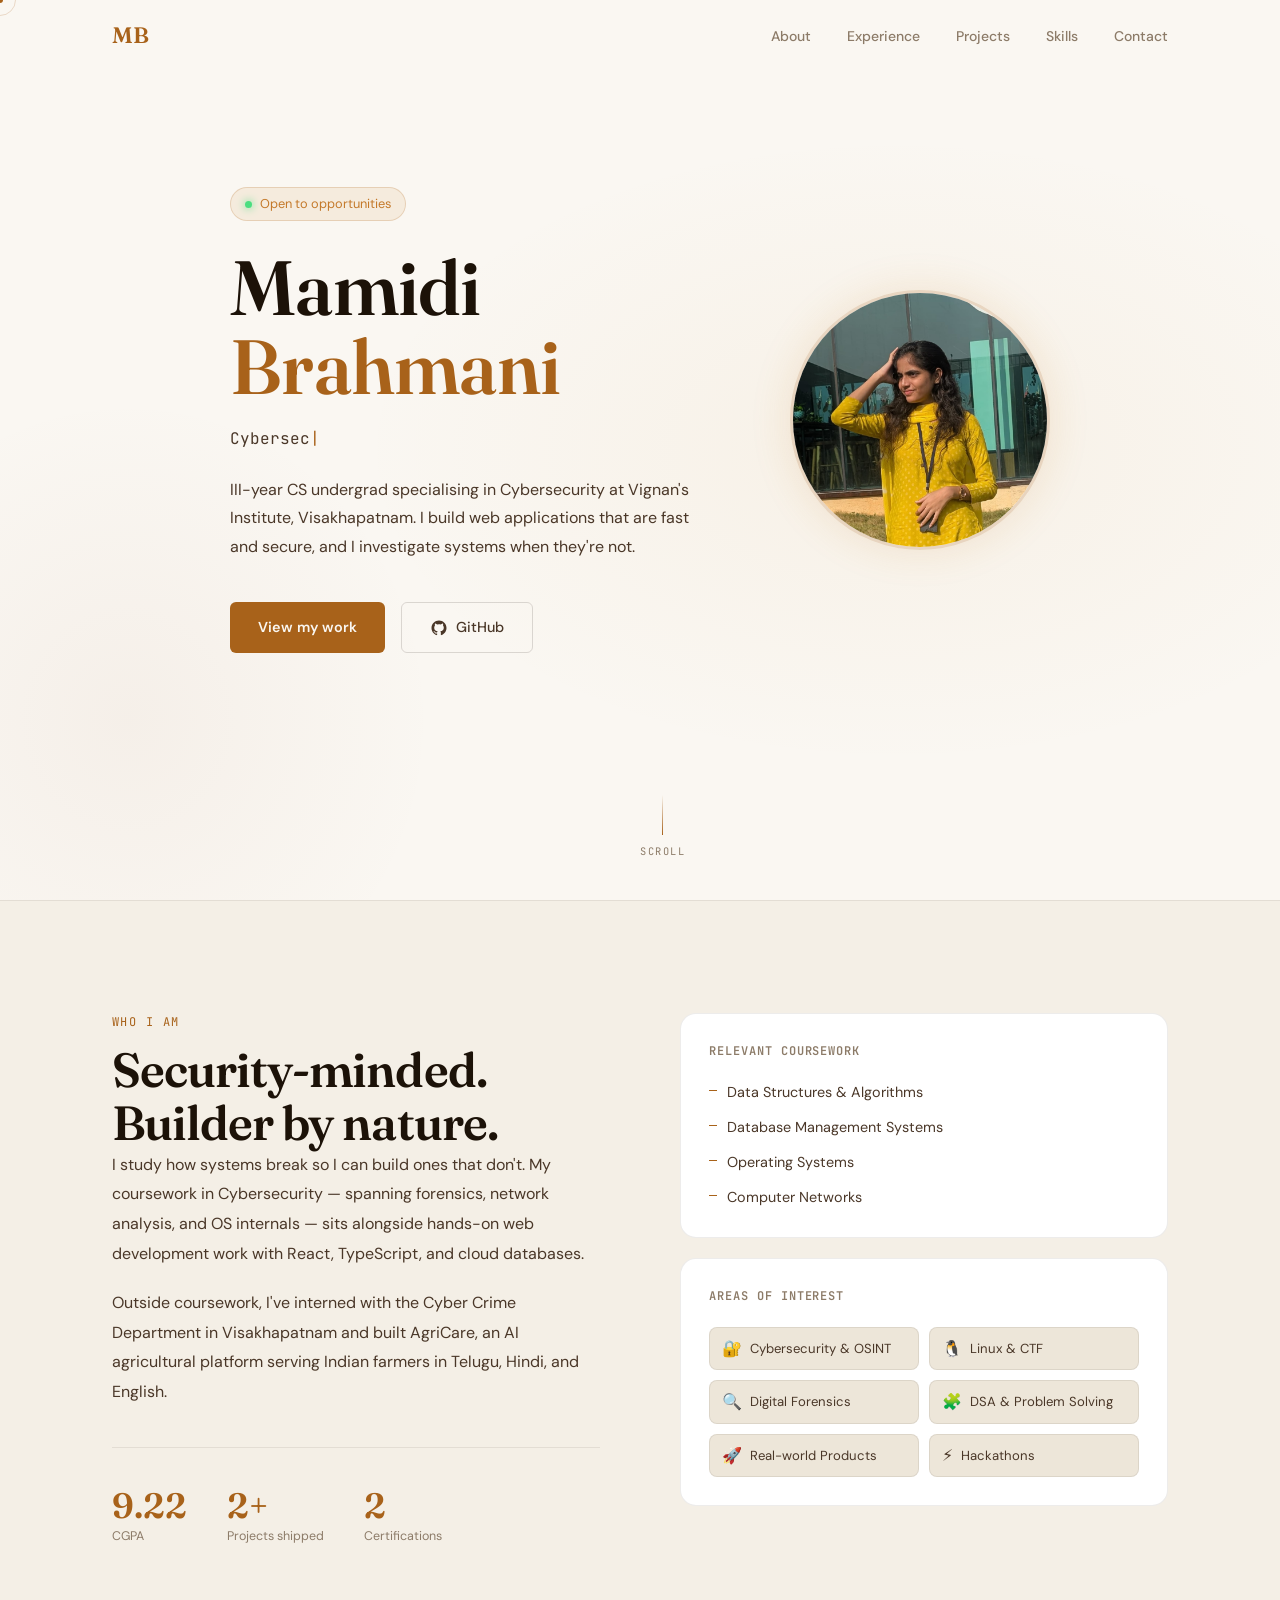
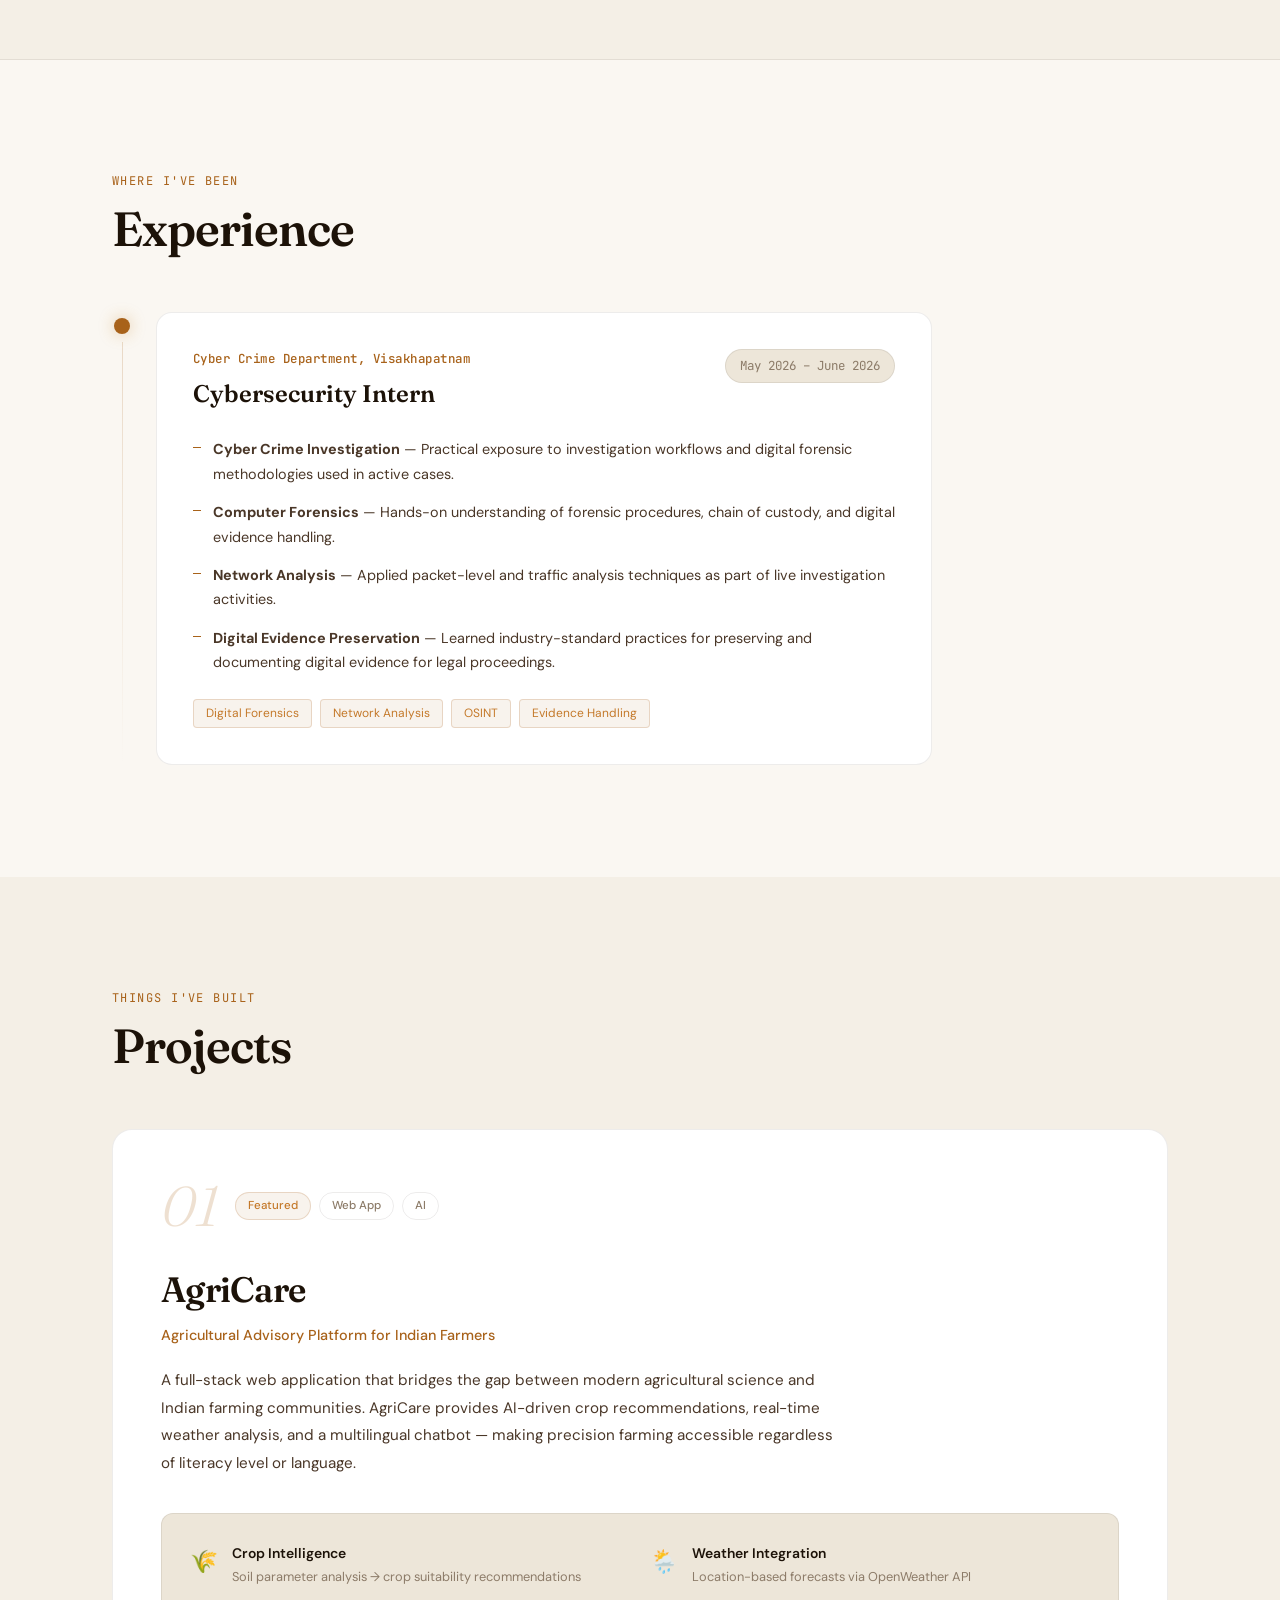
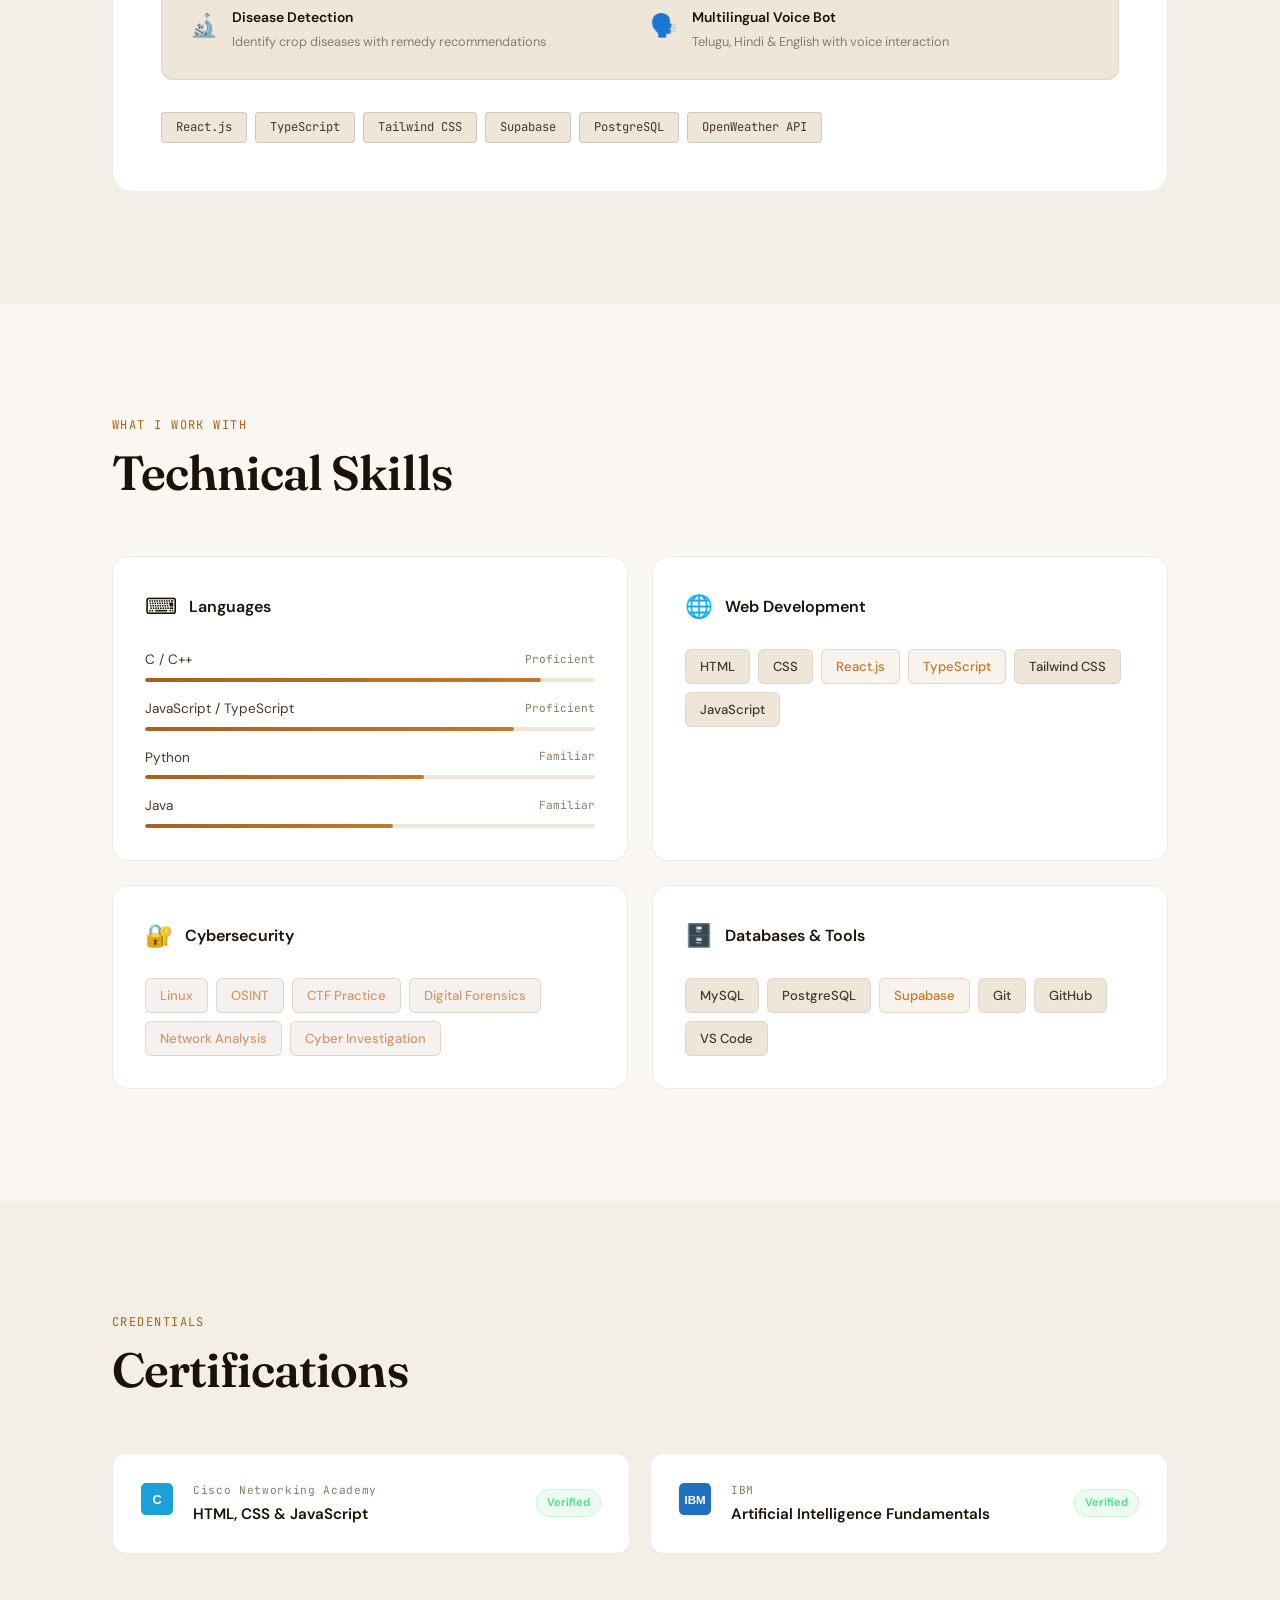
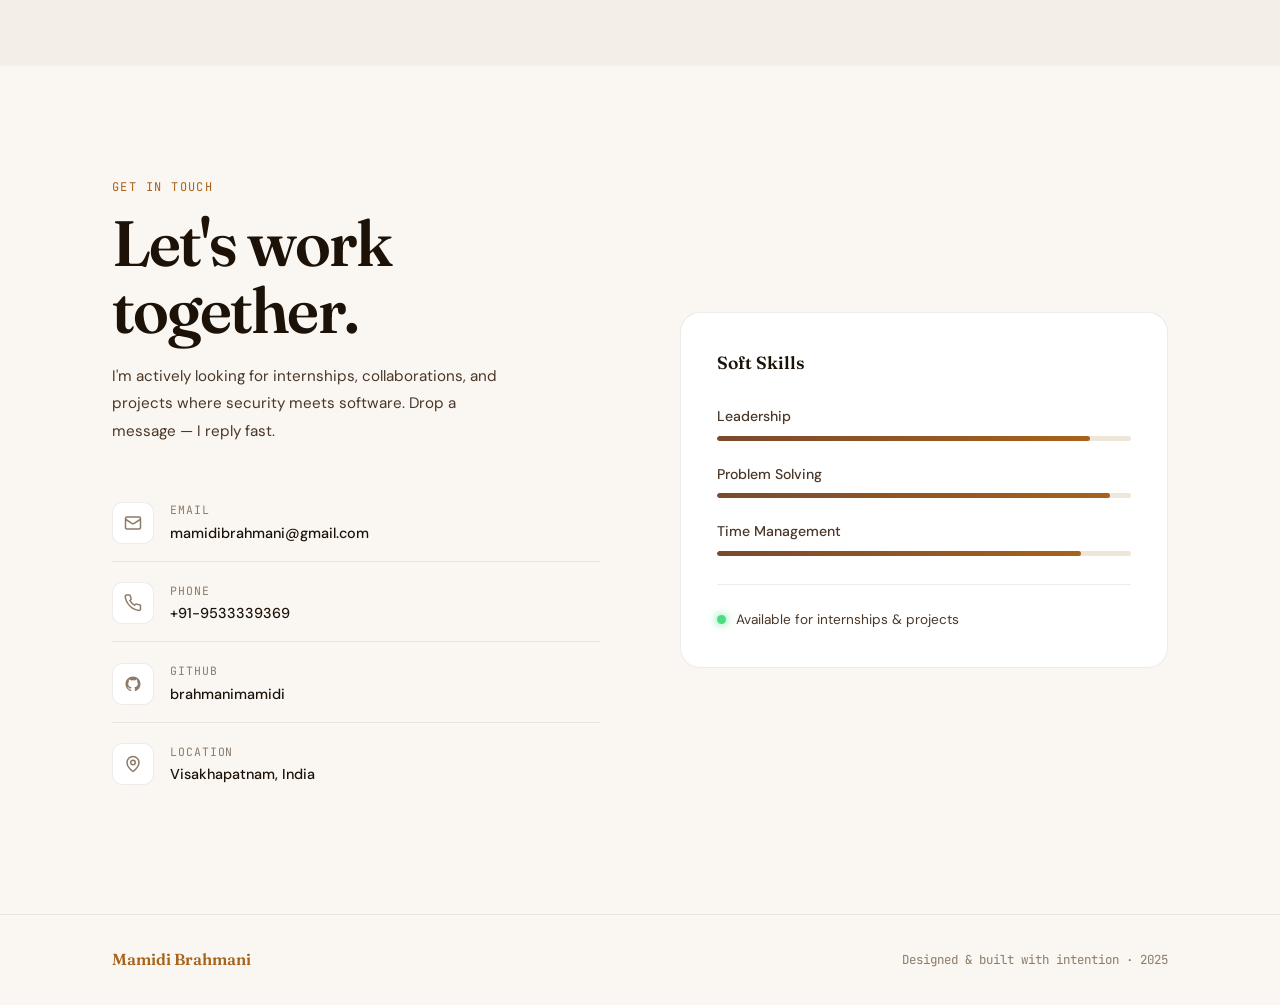
==== index.html @ 62e991aa "Initial portfolio upload" ====
<!DOCTYPE html>
<html lang="en">

<head>
  <meta charset="UTF-8">
  <meta name="viewport" content="width=device-width, initial-scale=1.0">
  <title>Mamidi Brahmani — Cybersecurity & Software Engineer</title>
  <link rel="preconnect" href="https://fonts.googleapis.com">
  <link rel="stylesheet"
    href="https://fonts.googleapis.com/css2?family=Fraunces:ital,opsz,wght@0,9..144,300;0,9..144,600;0,9..144,700;1,9..144,300&family=DM+Sans:wght@300;400;500;600&family=JetBrains+Mono:wght@400;500&display=swap">
  <link rel="stylesheet" href="style.css">
</head>

<body>

  <!-- CURSOR -->
  <div class="cursor-dot" id="cursorDot"></div>
  <div class="cursor-ring" id="cursorRing"></div>

  <!-- NAV -->
  <nav id="nav">
    <div class="nav-inner">
      <a href="#hero" class="nav-brand">MB</a>
      <ul class="nav-links">
        <li><a href="#about" data-nav>About</a></li>
        <li><a href="#experience" data-nav>Experience</a></li>
        <li><a href="#projects" data-nav>Projects</a></li>
        <li><a href="#skills" data-nav>Skills</a></li>
        <li><a href="#contact" data-nav>Contact</a></li>
      </ul>
      <button class="nav-menu-btn" id="menuBtn" aria-label="Menu">
        <span></span><span></span><span></span>
      </button>
    </div>
  </nav>

  <!-- MOBILE MENU -->
  <div class="mobile-menu" id="mobileMenu">
    <ul>
      <li><a href="#about" class="mobile-link">About</a></li>
      <li><a href="#experience" class="mobile-link">Experience</a></li>
      <li><a href="#projects" class="mobile-link">Projects</a></li>
      <li><a href="#skills" class="mobile-link">Skills</a></li>
      <li><a href="#contact" class="mobile-link">Contact</a></li>
    </ul>
  </div>

  <!-- HERO -->
  <section id="hero">
    <div class="hero-bg-texture"></div>
    <div class="container hero-layout">
      <div class="hero-content">
        <div class="hero-status">
          <span class="status-dot"></span>
          <span>Open to opportunities</span>
        </div>
        <h1 class="hero-name">
          <span class="name-first" id="nameFirst">Mamidi</span>
          <span class="name-last" id="nameLast">Brahmani</span>
        </h1>
        <div class="hero-roles">
          <span class="role-text" id="roleText"></span><span class="type-cursor">|</span>
        </div>
        <p class="hero-bio">
          III-year CS undergrad specialising in Cybersecurity at Vignan's Institute, Visakhapatnam. I build web
          applications that are fast and secure, and I investigate systems when they're not.
        </p>
        <div class="hero-cta">
          <a href="#projects" class="btn-primary">View my work</a>
          <a href="https://github.com/brahmanimamidi" target="_blank" rel="noopener" class="btn-outline">
            <svg width="18" height="18" viewBox="0 0 24 24" fill="currentColor">
              <path
                d="M12 2C6.477 2 2 6.477 2 12c0 4.418 2.865 8.166 6.839 9.489.5.092.682-.217.682-.482 0-.237-.008-.866-.013-1.7-2.782.604-3.369-1.342-3.369-1.342-.454-1.155-1.11-1.462-1.11-1.462-.908-.62.069-.608.069-.608 1.003.07 1.531 1.031 1.531 1.031.892 1.53 2.341 1.088 2.91.832.092-.647.35-1.088.636-1.338-2.22-.253-4.555-1.11-4.555-4.943 0-1.091.39-1.984 1.029-2.683-.103-.253-.446-1.27.098-2.647 0 0 .84-.269 2.75 1.025A9.578 9.578 0 0112 6.836c.85.004 1.705.114 2.504.336 1.909-1.294 2.747-1.025 2.747-1.025.546 1.377.202 2.394.1 2.647.64.699 1.028 1.592 1.028 2.683 0 3.842-2.339 4.687-4.566 4.935.359.309.678.919.678 1.852 0 1.336-.012 2.415-.012 2.741 0 .267.18.579.688.481C19.138 20.161 22 16.416 22 12c0-5.523-4.477-10-10-10z" />
            </svg>
            GitHub
          </a>
        </div>
      </div>
      <div class="hero-photo-wrapper">
        <img src="image.png" alt="Mamidi Brahmani" class="hero-photo" />
      </div>
    </div>
    <div class="hero-scroll-hint">
      <div class="scroll-line"></div>
      <span>scroll</span>
    </div>
  </section>

  <!-- ABOUT -->
  <section id="about">
    <div class="container">
      <div class="about-grid">
        <div class="about-left reveal">
          <p class="section-eyebrow">Who I am</p>
          <h2 class="section-heading">Security-minded.<br>Builder by nature.</h2>
          <p class="about-body">
            I study how systems break so I can build ones that don't. My coursework in Cybersecurity — spanning
            forensics, network analysis, and OS internals — sits alongside hands-on web development work with React,
            TypeScript, and cloud databases.
          </p>
          <p class="about-body">
            Outside coursework, I've interned with the Cyber Crime Department in Visakhapatnam and built AgriCare, an AI
            agricultural platform serving Indian farmers in Telugu, Hindi, and English.
          </p>
          <div class="about-stats">
            <div class="stat-item">
              <div class="stat-num">9.22</div>
              <div class="stat-label">CGPA</div>
            </div>
            <div class="stat-item">
              <div class="stat-num">2+</div>
              <div class="stat-label">Projects shipped</div>
            </div>
            <div class="stat-item">
              <div class="stat-num">2</div>
              <div class="stat-label">Certifications</div>
            </div>
          </div>
        </div>
        <div class="about-right reveal">
          <div class="coursework-card">
            <h3 class="cw-title">Relevant Coursework</h3>
            <ul class="cw-list">
              <li>Data Structures &amp; Algorithms</li>
              <li>Database Management Systems</li>
              <li>Operating Systems</li>
              <li>Computer Networks</li>
            </ul>
          </div>
          <div class="interests-card">
            <h3 class="cw-title">Areas of Interest</h3>
            <div class="interest-grid">
              <div class="interest-chip">
                <span class="ic-icon">🔐</span>
                <span>Cybersecurity &amp; OSINT</span>
              </div>
              <div class="interest-chip">
                <span class="ic-icon">🐧</span>
                <span>Linux &amp; CTF</span>
              </div>
              <div class="interest-chip">
                <span class="ic-icon">🔍</span>
                <span>Digital Forensics</span>
              </div>
              <div class="interest-chip">
                <span class="ic-icon">🧩</span>
                <span>DSA &amp; Problem Solving</span>
              </div>
              <div class="interest-chip">
                <span class="ic-icon">🚀</span>
                <span>Real-world Products</span>
              </div>
              <div class="interest-chip">
                <span class="ic-icon">⚡</span>
                <span>Hackathons</span>
              </div>
            </div>
          </div>
        </div>
      </div>
    </div>
  </section>

  <!-- EXPERIENCE -->
  <section id="experience">
    <div class="container">
      <div class="section-header reveal">
        <p class="section-eyebrow">Where I've been</p>
        <h2 class="section-heading">Experience</h2>
      </div>
      <div class="exp-timeline reveal">
        <div class="exp-connector">
          <div class="exp-node"></div>
          <div class="exp-line-v"></div>
        </div>
        <div class="exp-body">
          <div class="exp-header">
            <div>
              <p class="exp-org">Cyber Crime Department, Visakhapatnam</p>
              <h3 class="exp-role">Cybersecurity Intern</h3>
            </div>
            <div class="exp-period">May 2026 – June 2026</div>
          </div>
          <ul class="exp-bullets">
            <li>
              <strong>Cyber Crime Investigation</strong> — Practical exposure to investigation workflows and digital
              forensic methodologies used in active cases.
            </li>
            <li>
              <strong>Computer Forensics</strong> — Hands-on understanding of forensic procedures, chain of custody, and
              digital evidence handling.
            </li>
            <li>
              <strong>Network Analysis</strong> — Applied packet-level and traffic analysis techniques as part of live
              investigation activities.
            </li>
            <li>
              <strong>Digital Evidence Preservation</strong> — Learned industry-standard practices for preserving and
              documenting digital evidence for legal proceedings.
            </li>
          </ul>
          <div class="exp-tags">
            <span class="etag">Digital Forensics</span>
            <span class="etag">Network Analysis</span>
            <span class="etag">OSINT</span>
            <span class="etag">Evidence Handling</span>
          </div>
        </div>
      </div>
    </div>
  </section>

  <!-- PROJECTS -->
  <section id="projects">
    <div class="container">
      <div class="section-header reveal">
        <p class="section-eyebrow">Things I've built</p>
        <h2 class="section-heading">Projects</h2>
      </div>

      <div class="project-card reveal" id="agricare">
        <div class="project-card-inner">
          <div class="project-meta">
            <div class="project-number">01</div>
            <div class="project-tags-row">
              <span class="ptag ptag-featured">Featured</span>
              <span class="ptag">Web App</span>
              <span class="ptag">AI</span>
            </div>
          </div>
          <div class="project-content">
            <h3 class="project-title">AgriCare</h3>
            <p class="project-subtitle">Agricultural Advisory Platform for Indian Farmers</p>
            <p class="project-desc">
              A full-stack web application that bridges the gap between modern agricultural science and Indian farming
              communities. AgriCare provides AI-driven crop recommendations, real-time weather analysis, and a
              multilingual chatbot — making precision farming accessible regardless of literacy level or language.
            </p>
            <div class="project-highlights">
              <div class="ph-item">
                <div class="ph-icon">🌾</div>
                <div>
                  <div class="ph-title">Crop Intelligence</div>
                  <div class="ph-desc">Soil parameter analysis → crop suitability recommendations</div>
                </div>
              </div>
              <div class="ph-item">
                <div class="ph-icon">🌦️</div>
                <div>
                  <div class="ph-title">Weather Integration</div>
                  <div class="ph-desc">Location-based forecasts via OpenWeather API</div>
                </div>
              </div>
              <div class="ph-item">
                <div class="ph-icon">🔬</div>
                <div>
                  <div class="ph-title">Disease Detection</div>
                  <div class="ph-desc">Identify crop diseases with remedy recommendations</div>
                </div>
              </div>
              <div class="ph-item">
                <div class="ph-icon">🗣️</div>
                <div>
                  <div class="ph-title">Multilingual Voice Bot</div>
                  <div class="ph-desc">Telugu, Hindi &amp; English with voice interaction</div>
                </div>
              </div>
            </div>
            <div class="project-stack">
              <span class="stack-tag">React.js</span>
              <span class="stack-tag">TypeScript</span>
              <span class="stack-tag">Tailwind CSS</span>
              <span class="stack-tag">Supabase</span>
              <span class="stack-tag">PostgreSQL</span>
              <span class="stack-tag">OpenWeather API</span>
            </div>
          </div>
        </div>
        <div class="project-card-glow"></div>
      </div>
    </div>
  </section>

  <!-- SKILLS -->
  <section id="skills">
    <div class="container">
      <div class="section-header reveal">
        <p class="section-eyebrow">What I work with</p>
        <h2 class="section-heading">Technical Skills</h2>
      </div>
      <div class="skills-grid">

        <div class="skill-group reveal">
          <div class="sg-header">
            <div class="sg-icon">⌨️</div>
            <h3 class="sg-title">Languages</h3>
          </div>
          <div class="sg-bars">
            <div class="sb-item">
              <div class="sb-label"><span>C / C++</span><span class="sb-level">Proficient</span></div>
              <div class="sb-track">
                <div class="sb-fill" style="--w:88%"></div>
              </div>
            </div>
            <div class="sb-item">
              <div class="sb-label"><span>JavaScript / TypeScript</span><span class="sb-level">Proficient</span></div>
              <div class="sb-track">
                <div class="sb-fill" style="--w:82%"></div>
              </div>
            </div>
            <div class="sb-item">
              <div class="sb-label"><span>Python</span><span class="sb-level">Familiar</span></div>
              <div class="sb-track">
                <div class="sb-fill" style="--w:62%"></div>
              </div>
            </div>
            <div class="sb-item">
              <div class="sb-label"><span>Java</span><span class="sb-level">Familiar</span></div>
              <div class="sb-track">
                <div class="sb-fill" style="--w:55%"></div>
              </div>
            </div>
          </div>
        </div>

        <div class="skill-group reveal">
          <div class="sg-header">
            <div class="sg-icon">🌐</div>
            <h3 class="sg-title">Web Development</h3>
          </div>
          <div class="sg-pills">
            <span class="spill">HTML</span>
            <span class="spill">CSS</span>
            <span class="spill spill-accent">React.js</span>
            <span class="spill spill-accent">TypeScript</span>
            <span class="spill">Tailwind CSS</span>
            <span class="spill">JavaScript</span>
          </div>
        </div>

        <div class="skill-group reveal">
          <div class="sg-header">
            <div class="sg-icon">🔐</div>
            <h3 class="sg-title">Cybersecurity</h3>
          </div>
          <div class="sg-pills">
            <span class="spill spill-sec">Linux</span>
            <span class="spill spill-sec">OSINT</span>
            <span class="spill spill-sec">CTF Practice</span>
            <span class="spill spill-sec">Digital Forensics</span>
            <span class="spill spill-sec">Network Analysis</span>
            <span class="spill spill-sec">Cyber Investigation</span>
          </div>
        </div>

        <div class="skill-group reveal">
          <div class="sg-header">
            <div class="sg-icon">🗄️</div>
            <h3 class="sg-title">Databases &amp; Tools</h3>
          </div>
          <div class="sg-pills">
            <span class="spill">MySQL</span>
            <span class="spill">PostgreSQL</span>
            <span class="spill spill-accent">Supabase</span>
            <span class="spill">Git</span>
            <span class="spill">GitHub</span>
            <span class="spill">VS Code</span>
          </div>
        </div>

      </div>
    </div>
  </section>

  <!-- CERTIFICATIONS -->
  <section id="certifications">
    <div class="container">
      <div class="section-header reveal">
        <p class="section-eyebrow">Credentials</p>
        <h2 class="section-heading">Certifications</h2>
      </div>
      <div class="certs-row">
        <div class="cert-card reveal">
          <div class="cert-logo cert-logo-cisco">
            <svg width="32" height="32" viewBox="0 0 100 100" fill="none">
              <rect width="100" height="100" rx="16" fill="#1BA0D7" /><text x="50" y="65" font-size="40"
                text-anchor="middle" fill="white" font-family="sans-serif" font-weight="bold">C</text>
            </svg>
          </div>
          <div class="cert-info">
            <div class="cert-issuer">Cisco Networking Academy</div>
            <div class="cert-name">HTML, CSS &amp; JavaScript</div>
          </div>
          <div class="cert-badge">Verified</div>
        </div>
        <div class="cert-card reveal">
          <div class="cert-logo cert-logo-ibm">
            <svg width="32" height="32" viewBox="0 0 100 100" fill="none">
              <rect width="100" height="100" rx="16" fill="#1F70C1" /><text x="50" y="65" font-size="36"
                text-anchor="middle" fill="white" font-family="sans-serif" font-weight="bold">IBM</text>
            </svg>
          </div>
          <div class="cert-info">
            <div class="cert-issuer">IBM</div>
            <div class="cert-name">Artificial Intelligence Fundamentals</div>
          </div>
          <div class="cert-badge">Verified</div>
        </div>
      </div>
    </div>
  </section>

  <!-- CONTACT -->
  <section id="contact">
    <div class="container">
      <div class="contact-wrapper reveal">
        <div class="contact-left">
          <p class="section-eyebrow">Get in touch</p>
          <h2 class="contact-heading">Let's work<br>together.</h2>
          <p class="contact-sub">
            I'm actively looking for internships, collaborations, and projects where security meets software. Drop a
            message — I reply fast.
          </p>
          <div class="contact-links">
            <a href="mailto:mamidibrahmani@gmail.com" class="clink">
              <div class="clink-icon">
                <svg width="18" height="18" viewBox="0 0 24 24" fill="none" stroke="currentColor" stroke-width="2">
                  <rect x="2" y="4" width="20" height="16" rx="2" />
                  <path d="m22 7-8.97 5.7a1.94 1.94 0 0 1-2.06 0L2 7" />
                </svg>
              </div>
              <div>
                <div class="clink-label">Email</div>
                <div class="clink-value">mamidibrahmani@gmail.com</div>
              </div>
            </a>
            <a href="tel:+919533339369" class="clink">
              <div class="clink-icon">
                <svg width="18" height="18" viewBox="0 0 24 24" fill="none" stroke="currentColor" stroke-width="2">
                  <path
                    d="M22 16.92v3a2 2 0 0 1-2.18 2 19.79 19.79 0 0 1-8.63-3.07A19.5 19.5 0 0 1 4.69 12 19.79 19.79 0 0 1 1.61 3.41 2 2 0 0 1 3.6 1.22h3a2 2 0 0 1 2 1.72c.127.96.361 1.903.7 2.81a2 2 0 0 1-.45 2.11L7.91 8.82a16 16 0 0 0 6.11 6.11l.96-.96a2 2 0 0 1 2.11-.45c.907.339 1.85.573 2.81.7A2 2 0 0 1 22 16.92z" />
                </svg>
              </div>
              <div>
                <div class="clink-label">Phone</div>
                <div class="clink-value">+91-9533339369</div>
              </div>
            </a>
            <a href="https://github.com/brahmanimamidi" target="_blank" rel="noopener" class="clink">
              <div class="clink-icon">
                <svg width="18" height="18" viewBox="0 0 24 24" fill="currentColor">
                  <path
                    d="M12 2C6.477 2 2 6.477 2 12c0 4.418 2.865 8.166 6.839 9.489.5.092.682-.217.682-.482 0-.237-.008-.866-.013-1.7-2.782.604-3.369-1.342-3.369-1.342-.454-1.155-1.11-1.462-1.11-1.462-.908-.62.069-.608.069-.608 1.003.07 1.531 1.031 1.531 1.031.892 1.53 2.341 1.088 2.91.832.092-.647.35-1.088.636-1.338-2.22-.253-4.555-1.11-4.555-4.943 0-1.091.39-1.984 1.029-2.683-.103-.253-.446-1.27.098-2.647 0 0 .84-.269 2.75 1.025A9.578 9.578 0 0112 6.836c.85.004 1.705.114 2.504.336 1.909-1.294 2.747-1.025 2.747-1.025.546 1.377.202 2.394.1 2.647.64.699 1.028 1.592 1.028 2.683 0 3.842-2.339 4.687-4.566 4.935.359.309.678.919.678 1.852 0 1.336-.012 2.415-.012 2.741 0 .267.18.579.688.481C19.138 20.161 22 16.416 22 12c0-5.523-4.477-10-10-10z" />
                </svg>
              </div>
              <div>
                <div class="clink-label">GitHub</div>
                <div class="clink-value">brahmanimamidi</div>
              </div>
            </a>
            <div class="clink no-hover">
              <div class="clink-icon">
                <svg width="18" height="18" viewBox="0 0 24 24" fill="none" stroke="currentColor" stroke-width="2">
                  <path d="M20 10c0 6-8 12-8 12s-8-6-8-12a8 8 0 1 1 16 0Z" />
                  <circle cx="12" cy="10" r="3" />
                </svg>
              </div>
              <div>
                <div class="clink-label">Location</div>
                <div class="clink-value">Visakhapatnam, India</div>
              </div>
            </div>
          </div>
        </div>
        <div class="contact-right">
          <div class="soft-skills-panel">
            <h3 class="ssp-title">Soft Skills</h3>
            <div class="ssp-items">
              <div class="ssp-item">
                <div class="ssp-name">Leadership</div>
                <div class="ssp-track">
                  <div class="ssp-fill" data-pct="90"></div>
                </div>
              </div>
              <div class="ssp-item">
                <div class="ssp-name">Problem Solving</div>
                <div class="ssp-track">
                  <div class="ssp-fill" data-pct="95"></div>
                </div>
              </div>
              <div class="ssp-item">
                <div class="ssp-name">Time Management</div>
                <div class="ssp-track">
                  <div class="ssp-fill" data-pct="88"></div>
                </div>
              </div>
            </div>
            <div class="ssp-divider"></div>
            <div class="availability-badge">
              <span class="avail-dot"></span>
              Available for internships &amp; projects
            </div>
          </div>
        </div>
      </div>
    </div>
  </section>

  <!-- FOOTER -->
  <footer>
    <div class="container footer-inner">
      <div class="footer-name">Mamidi Brahmani</div>
      <div class="footer-copy">Designed &amp; built with intention · 2025</div>
    </div>
  </footer>

  <script src="script.js"></script>
</body>

</html>
---- style.css ----
/* ============================================================
   MAMIDI BRAHMANI PORTFOLIO
   Palette: Espresso base · Warm off-white · Amber gold accent
   ============================================================ */

:root {
  --bg:         #FAF7F2;
  --bg-2:       #F4EFE6;
  --bg-3:       #EDE6D9;
  --surface:    #FFFFFF;
  --surface-2:  #F9F5EE;

  --ink:        #1C1208;
  --ink-2:      #4A3728;
  --ink-3:      #8C7B68;

  --gold:       #A8621A;
  --gold-light: #C4792A;
  --gold-muted: rgba(168,98,26,0.08);
  --gold-border: rgba(168,98,26,0.2);

  --sienna:     #7A4A2E;
  --sienna-bg:  rgba(122,74,46,0.08);

  --border:     rgba(28,18,8,0.08);
  --border-2:   rgba(28,18,8,0.14);

  /* Spacing */
  --nav-h: 72px;
  --section-py: 112px;
  --container-w: 1120px;

  /* Easing */
  --ease-out: cubic-bezier(0.16, 1, 0.3, 1);
  --ease-in-out: cubic-bezier(0.65, 0, 0.35, 1);
}

/* ── RESET ── */
*, *::before, *::after { box-sizing: border-box; margin: 0; padding: 0; }
html { scroll-behavior: smooth; font-size: 16px; }
body {
  background: var(--bg);
  color: var(--ink);
  font-family: 'DM Sans', system-ui, sans-serif;
  line-height: 1.6;
  overflow-x: hidden;
  -webkit-font-smoothing: antialiased;
}
a { text-decoration: none; color: inherit; }
ul { list-style: none; }
img { display: block; max-width: 100%; }

@media (prefers-reduced-motion: reduce) {
  *, *::before, *::after { animation-duration: 0.01ms !important; transition-duration: 0.01ms !important; }
}

/* ── CONTAINER ── */
.container {
  max-width: var(--container-w);
  margin: 0 auto;
  padding: 0 32px;
}

/* ── CURSOR ── */
.cursor-dot, .cursor-ring {
  position: fixed;
  pointer-events: none;
  z-index: 9999;
  border-radius: 50%;
  transform: translate(-50%, -50%);
  transition: opacity 0.3s;
}
.cursor-dot {
  width: 6px; height: 6px;
  background: var(--gold);
  top: 0; left: 0;
}
.cursor-ring {
  width: 32px; height: 32px;
  border: 1px solid var(--gold-border);
  top: 0; left: 0;
  transition: width 0.25s var(--ease-out), height 0.25s var(--ease-out), border-color 0.25s;
}
.cursor-ring.hover {
  width: 48px; height: 48px;
  border-color: var(--gold);
}
@media (hover: none) { .cursor-dot, .cursor-ring { display: none; } }

/* ── NAV ── */
#nav {
  position: fixed;
  top: 0; left: 0; right: 0;
  z-index: 200;
  height: var(--nav-h);
  transition: background 0.4s, box-shadow 0.4s;
}
#nav.scrolled {
  background: rgba(250,247,242,0.92);
  backdrop-filter: blur(20px);
  box-shadow: 0 1px 0 var(--border);
}
.nav-inner {
  max-width: var(--container-w);
  margin: 0 auto;
  padding: 0 32px;
  height: 100%;
  display: flex;
  align-items: center;
  justify-content: space-between;
}
.nav-brand {
  font-family: 'Fraunces', serif;
  font-size: 1.4rem;
  font-weight: 600;
  color: var(--gold);
  letter-spacing: -0.01em;
}
.nav-links {
  display: flex;
  gap: 36px;
}
.nav-links a {
  font-size: 0.875rem;
  font-weight: 500;
  color: var(--ink-3);
  transition: color 0.2s;
  position: relative;
}
.nav-links a::after {
  content: '';
  position: absolute;
  bottom: -3px; left: 0;
  height: 1px; width: 0;
  background: var(--gold);
  transition: width 0.3s var(--ease-out);
}
.nav-links a:hover { color: var(--ink); }
.nav-links a:hover::after { width: 100%; }
.nav-links a.active { color: var(--gold); }

.nav-menu-btn {
  display: none;
  flex-direction: column;
  gap: 5px;
  background: none;
  border: none;
  cursor: pointer;
  padding: 8px;
}
.nav-menu-btn span {
  display: block;
  width: 24px; height: 2px;
  background: var(--ink);
  border-radius: 2px;
  transition: all 0.3s;
}

/* Mobile menu */
.mobile-menu {
  position: fixed;
  inset: 0;
  z-index: 190;
  background: var(--bg-2);
  display: flex;
  align-items: center;
  justify-content: center;
  opacity: 0;
  pointer-events: none;
  transition: opacity 0.35s;
}
.mobile-menu.open { opacity: 1; pointer-events: all; }
.mobile-menu ul { text-align: center; }
.mobile-menu ul li { margin-bottom: 32px; }
.mobile-link {
  font-family: 'Fraunces', serif;
  font-size: 2.4rem;
  font-weight: 600;
  color: var(--ink-2);
  transition: color 0.2s;
}
.mobile-link:hover { color: var(--gold); }

/* ── SECTIONS ── */
section {
  padding: var(--section-py) 0;
}
.section-eyebrow {
  font-family: 'JetBrains Mono', monospace;
  font-size: 0.75rem;
  color: var(--gold);
  letter-spacing: 0.12em;
  text-transform: uppercase;
  margin-bottom: 12px;
}
.section-heading {
  font-family: 'Fraunces', serif;
  font-size: clamp(2rem, 4vw, 3rem);
  font-weight: 600;
  line-height: 1.1;
  letter-spacing: -0.02em;
  color: var(--ink);
}
.section-header { margin-bottom: 56px; }

/* ── REVEAL ANIMATION ── */
.reveal {
  opacity: 0;
  transform: translateY(28px);
  transition: opacity 0.7s var(--ease-out), transform 0.7s var(--ease-out);
}
.reveal.visible { opacity: 1; transform: none; }

/* ─────────────────────────────────────────
   HERO
───────────────────────────────────────── */
#hero {
  min-height: 100vh;
  display: flex;
  align-items: center;
  padding-top: var(--nav-h);
  position: relative;
  overflow: hidden;
}

.hero-bg-texture {
  position: absolute;
  inset: 0;
  background:
    radial-gradient(ellipse 60% 50% at 70% 50%, rgba(200,136,42,0.06) 0%, transparent 70%),
    radial-gradient(ellipse 40% 60% at 10% 80%, rgba(155,94,60,0.05) 0%, transparent 60%);
  pointer-events: none;
}

.hero-layout {
  display: grid;
  grid-template-columns: 1fr auto;
  gap: 80px;
  align-items: center;
  padding-top: 60px;
  padding-bottom: 80px;
}

.hero-status {
  display: inline-flex;
  align-items: center;
  gap: 8px;
  background: rgba(200,136,42,0.1);
  border: 1px solid var(--gold-border);
  border-radius: 20px;
  padding: 6px 14px;
  font-size: 0.8rem;
  color: var(--gold-light);
  margin-bottom: 28px;
}
.status-dot {
  width: 7px; height: 7px;
  border-radius: 50%;
  background: #4ade80;
  box-shadow: 0 0 8px #4ade80;
  animation: pulse-green 2s ease infinite;
}
@keyframes pulse-green {
  0%, 100% { opacity: 1; box-shadow: 0 0 8px #4ade80; }
  50% { opacity: 0.7; box-shadow: 0 0 16px #4ade80; }
}

.hero-name {
  font-family: 'Fraunces', serif;
  font-weight: 600;
  line-height: 1.02;
  letter-spacing: -0.03em;
  margin-bottom: 20px;
  display: flex;
  flex-direction: column;
}
.name-first {
  font-size: clamp(3rem, 6vw, 5.5rem);
  color: var(--ink);
  display: block;
  opacity: 0;
  transform: translateY(30px);
  animation: heroIn 0.8s 0.1s var(--ease-out) forwards;
}
.name-last {
  font-size: clamp(3rem, 6vw, 5.5rem);
  color: var(--gold);
  display: block;
  opacity: 0;
  transform: translateY(30px);
  animation: heroIn 0.8s 0.25s var(--ease-out) forwards;
}
@keyframes heroIn {
  to { opacity: 1; transform: none; }
}

.hero-roles {
  font-family: 'JetBrains Mono', monospace;
  font-size: 1rem;
  color: var(--ink-2);
  margin-bottom: 24px;
  min-height: 1.5em;
  opacity: 0;
  animation: heroIn 0.6s 0.5s var(--ease-out) forwards;
}
.type-cursor {
  color: var(--gold);
  animation: blink 1s step-end infinite;
}
@keyframes blink { 50% { opacity: 0; } }

.hero-bio {
  font-size: 1rem;
  color: var(--ink-2);
  max-width: 480px;
  line-height: 1.8;
  margin-bottom: 40px;
  opacity: 0;
  animation: heroIn 0.6s 0.65s var(--ease-out) forwards;
}

.hero-cta {
  display: flex;
  gap: 16px;
  flex-wrap: wrap;
  opacity: 0;
  animation: heroIn 0.6s 0.8s var(--ease-out) forwards;
}

/* Buttons */
.btn-primary {
  display: inline-flex;
  align-items: center;
  gap: 8px;
  padding: 13px 28px;
  background: var(--gold);
  color: var(--bg);
  border-radius: 6px;
  font-weight: 600;
  font-size: 0.9rem;
  transition: background 0.2s, transform 0.2s, box-shadow 0.2s;
}
.btn-primary:hover {
  background: var(--gold-light);
  transform: translateY(-2px);
  box-shadow: 0 8px 28px rgba(200,136,42,0.3);
}
.btn-outline {
  display: inline-flex;
  align-items: center;
  gap: 8px;
  padding: 13px 28px;
  border: 1px solid var(--border-2);
  color: var(--ink-2);
  border-radius: 6px;
  font-weight: 500;
  font-size: 0.9rem;
  transition: border-color 0.2s, color 0.2s, transform 0.2s;
}
.btn-outline:hover {
  border-color: var(--gold);
  color: var(--gold);
  transform: translateY(-2px);
}

/* Hero photo */
.hero-photo-wrapper {
  display: flex;
  justify-content: center;
  align-items: center;
  opacity: 0;
  animation: heroIn 1s 0.9s var(--ease-out) forwards;
}
.hero-photo {
  width: 260px;
  height: 260px;
  border-radius: 50%;
  object-fit: cover;
  object-position: center top;
  border: 3px solid var(--gold-border);
  box-shadow: 0 0 40px rgba(200,136,42,0.15);
  transition: transform 0.35s var(--ease-out), box-shadow 0.35s;
}
.hero-photo:hover {
  transform: scale(1.03);
  box-shadow: 0 0 50px rgba(168,98,26,0.25);
}

.hero-card-stack {
  display: none;
}

/* Scroll hint */
.hero-scroll-hint {
  position: absolute;
  bottom: 40px;
  left: 50%;
  transform: translateX(-50%);
  display: flex;
  flex-direction: column;
  align-items: center;
  gap: 8px;
  opacity: 0;
  animation: heroIn 0.6s 1.2s var(--ease-out) forwards;
}
.scroll-line {
  width: 1px;
  height: 40px;
  background: linear-gradient(to bottom, transparent, var(--gold));
  animation: scroll-drop 2s ease infinite;
}
@keyframes scroll-drop {
  0% { transform: scaleY(0); transform-origin: top; }
  50% { transform: scaleY(1); transform-origin: top; }
  51% { transform: scaleY(1); transform-origin: bottom; }
  100% { transform: scaleY(0); transform-origin: bottom; }
}
.hero-scroll-hint span {
  font-family: 'JetBrains Mono', monospace;
  font-size: 0.65rem;
  color: var(--ink-3);
  letter-spacing: 0.15em;
  text-transform: uppercase;
}

/* ─────────────────────────────────────────
   ABOUT
───────────────────────────────────────── */
#about {
  background: var(--bg-2);
  border-top: 1px solid var(--border);
  border-bottom: 1px solid var(--border);
}

.about-grid {
  display: grid;
  grid-template-columns: 1fr 1fr;
  gap: 80px;
  align-items: start;
}

.about-body {
  font-size: 1rem;
  color: var(--ink-2);
  line-height: 1.85;
  margin-bottom: 20px;
}

.about-stats {
  display: flex;
  gap: 40px;
  margin-top: 40px;
  padding-top: 40px;
  border-top: 1px solid var(--border);
}
.stat-num {
  font-family: 'Fraunces', serif;
  font-size: 2.2rem;
  font-weight: 600;
  color: var(--gold);
  line-height: 1;
  margin-bottom: 4px;
}
.stat-label {
  font-size: 0.78rem;
  color: var(--ink-3);
}

.coursework-card, .interests-card {
  background: var(--surface);
  border: 1px solid var(--border);
  border-radius: 16px;
  padding: 28px;
  margin-bottom: 20px;
}
.cw-title {
  font-size: 0.75rem;
  font-weight: 600;
  color: var(--ink-3);
  letter-spacing: 0.08em;
  text-transform: uppercase;
  margin-bottom: 20px;
  font-family: 'JetBrains Mono', monospace;
}
.cw-list {
  display: flex;
  flex-direction: column;
  gap: 12px;
}
.cw-list li {
  font-size: 0.9rem;
  color: var(--ink-2);
  padding-left: 18px;
  position: relative;
}
.cw-list li::before {
  content: '';
  position: absolute;
  left: 0; top: 9px;
  width: 8px; height: 1px;
  background: var(--gold);
}
.interest-grid {
  display: grid;
  grid-template-columns: 1fr 1fr;
  gap: 10px;
}
.interest-chip {
  display: flex;
  align-items: center;
  gap: 8px;
  font-size: 0.82rem;
  color: var(--ink-2);
  background: var(--bg-3);
  border: 1px solid var(--border);
  border-radius: 8px;
  padding: 8px 12px;
  transition: border-color 0.2s;
}
.interest-chip:hover { border-color: var(--gold-border); color: var(--ink); }
.ic-icon { font-size: 1rem; }

/* ─────────────────────────────────────────
   EXPERIENCE
───────────────────────────────────────── */
.exp-timeline {
  display: grid;
  grid-template-columns: 20px 1fr;
  gap: 24px;
  max-width: 820px;
}
.exp-connector {
  display: flex;
  flex-direction: column;
  align-items: center;
  padding-top: 6px;
}
.exp-node {
  width: 16px; height: 16px;
  border-radius: 50%;
  background: var(--gold);
  box-shadow: 0 0 16px rgba(200,136,42,0.4);
  flex-shrink: 0;
}
.exp-line-v {
  width: 1px;
  flex: 1;
  margin-top: 8px;
  background: linear-gradient(to bottom, var(--gold-border), transparent);
}
.exp-body {
  background: var(--surface);
  border: 1px solid var(--border);
  border-radius: 16px;
  padding: 36px;
  transition: border-color 0.3s;
}
.exp-body:hover { border-color: var(--gold-border); }
.exp-header {
  display: flex;
  justify-content: space-between;
  align-items: flex-start;
  gap: 20px;
  margin-bottom: 24px;
  flex-wrap: wrap;
}
.exp-org {
  font-size: 0.78rem;
  color: var(--gold);
  font-weight: 500;
  font-family: 'JetBrains Mono', monospace;
  letter-spacing: 0.04em;
  margin-bottom: 6px;
}
.exp-role {
  font-family: 'Fraunces', serif;
  font-size: 1.5rem;
  font-weight: 600;
  color: var(--ink);
}
.exp-period {
  font-family: 'JetBrains Mono', monospace;
  font-size: 0.78rem;
  color: var(--ink-3);
  white-space: nowrap;
  background: var(--bg-3);
  border: 1px solid var(--border);
  padding: 6px 14px;
  border-radius: 20px;
}
.exp-bullets {
  display: flex;
  flex-direction: column;
  gap: 14px;
  margin-bottom: 24px;
}
.exp-bullets li {
  font-size: 0.9rem;
  color: var(--ink-2);
  line-height: 1.7;
  padding-left: 20px;
  position: relative;
}
.exp-bullets li::before {
  content: '';
  position: absolute;
  left: 0; top: 10px;
  width: 8px; height: 1px;
  background: var(--gold);
}
.exp-tags { display: flex; gap: 8px; flex-wrap: wrap; }
.etag {
  font-size: 0.75rem;
  background: var(--gold-muted);
  color: var(--gold-light);
  border: 1px solid var(--gold-border);
  border-radius: 4px;
  padding: 4px 12px;
}

/* ─────────────────────────────────────────
   PROJECTS
───────────────────────────────────────── */
#projects { background: var(--bg-2); }

.project-card {
  background: var(--surface);
  border: 1px solid var(--border);
  border-radius: 20px;
  overflow: hidden;
  position: relative;
  transition: border-color 0.35s, transform 0.35s;
}
.project-card:hover { border-color: var(--gold-border); transform: translateY(-6px); }
.project-card-glow {
  position: absolute;
  top: -80px; right: -80px;
  width: 300px; height: 300px;
  background: radial-gradient(circle, rgba(200,136,42,0.08) 0%, transparent 70%);
  pointer-events: none;
  opacity: 0;
  transition: opacity 0.4s;
}
.project-card:hover .project-card-glow { opacity: 1; }

.project-card-inner { padding: 48px; }
.project-meta {
  display: flex;
  align-items: center;
  gap: 16px;
  margin-bottom: 28px;
}
.project-number {
  font-family: 'Fraunces', serif;
  font-size: 3.5rem;
  font-weight: 300;
  font-style: italic;
  color: var(--gold-border);
  line-height: 1;
}
.project-tags-row { display: flex; gap: 8px; }
.ptag {
  font-size: 0.72rem;
  font-weight: 500;
  padding: 4px 12px;
  border-radius: 20px;
  border: 1px solid var(--border);
  color: var(--ink-3);
}
.ptag-featured {
  background: var(--gold-muted);
  border-color: var(--gold-border);
  color: var(--gold-light);
}
.project-title {
  font-family: 'Fraunces', serif;
  font-size: 2.2rem;
  font-weight: 600;
  letter-spacing: -0.02em;
  color: var(--ink);
  margin-bottom: 6px;
}
.project-subtitle {
  font-size: 0.9rem;
  color: var(--gold);
  margin-bottom: 20px;
  font-weight: 500;
}
.project-desc {
  font-size: 0.95rem;
  color: var(--ink-2);
  line-height: 1.8;
  max-width: 680px;
  margin-bottom: 36px;
}
.project-highlights {
  display: grid;
  grid-template-columns: 1fr 1fr;
  gap: 20px;
  margin-bottom: 32px;
  padding: 28px;
  background: var(--bg-3);
  border-radius: 12px;
  border: 1px solid var(--border);
}
.ph-item {
  display: flex;
  align-items: flex-start;
  gap: 14px;
}
.ph-icon { font-size: 1.4rem; margin-top: 2px; }
.ph-title {
  font-size: 0.87rem;
  font-weight: 600;
  color: var(--ink);
  margin-bottom: 3px;
}
.ph-desc {
  font-size: 0.8rem;
  color: var(--ink-3);
  line-height: 1.5;
}
.project-stack { display: flex; flex-wrap: wrap; gap: 8px; }
.stack-tag {
  font-family: 'JetBrains Mono', monospace;
  font-size: 0.76rem;
  background: var(--bg-3);
  border: 1px solid var(--border-2);
  color: var(--ink-2);
  padding: 5px 14px;
  border-radius: 4px;
  transition: border-color 0.2s, color 0.2s;
}
.stack-tag:hover { border-color: var(--gold-border); color: var(--gold-light); }

/* ─────────────────────────────────────────
   SKILLS
───────────────────────────────────────── */
.skills-grid {
  display: grid;
  grid-template-columns: 1fr 1fr;
  gap: 24px;
}
.skill-group {
  background: var(--surface);
  border: 1px solid var(--border);
  border-radius: 16px;
  padding: 32px;
  transition: border-color 0.3s;
}
.skill-group:hover { border-color: var(--border-2); }
.sg-header {
  display: flex;
  align-items: center;
  gap: 12px;
  margin-bottom: 24px;
}
.sg-icon { font-size: 1.4rem; }
.sg-title {
  font-size: 1rem;
  font-weight: 600;
  color: var(--ink);
}

/* Skill bars */
.sg-bars { display: flex; flex-direction: column; gap: 16px; }
.sb-item { }
.sb-label {
  display: flex;
  justify-content: space-between;
  align-items: center;
  margin-bottom: 7px;
  font-size: 0.85rem;
  color: var(--ink-2);
}
.sb-level {
  font-family: 'JetBrains Mono', monospace;
  font-size: 0.7rem;
  color: var(--ink-3);
}
.sb-track {
  height: 4px;
  background: var(--bg-3);
  border-radius: 2px;
  overflow: hidden;
}
.sb-fill {
  height: 100%;
  width: 0;
  background: linear-gradient(90deg, var(--gold), var(--gold-light));
  border-radius: 2px;
  transition: width 1.4s var(--ease-out);
}
.sb-fill.animated { width: var(--w); }

/* Pills */
.sg-pills {
  display: flex;
  flex-wrap: wrap;
  gap: 8px;
}
.spill {
  font-size: 0.82rem;
  font-weight: 500;
  padding: 6px 14px;
  border-radius: 6px;
  background: var(--bg-3);
  border: 1px solid var(--border);
  color: var(--ink-2);
  transition: all 0.2s;
  cursor: default;
}
.spill:hover { border-color: var(--border-2); color: var(--ink); }
.spill-accent {
  background: var(--gold-muted);
  border-color: var(--gold-border);
  color: var(--gold-light);
}
.spill-sec {
  background: var(--sienna-bg);
  border-color: rgba(155,94,60,0.2);
  color: #D4956A;
}
.spill-sec:hover { border-color: rgba(155,94,60,0.4); }

/* ─────────────────────────────────────────
   CERTIFICATIONS
───────────────────────────────────────── */
#certifications { background: var(--bg-2); }

.certs-row {
  display: grid;
  grid-template-columns: repeat(auto-fit, minmax(300px, 1fr));
  gap: 20px;
}
.cert-card {
  background: var(--surface);
  border: 1px solid var(--border);
  border-radius: 14px;
  padding: 28px;
  display: flex;
  align-items: center;
  gap: 20px;
  transition: border-color 0.3s, transform 0.3s;
}
.cert-card:hover { border-color: var(--gold-border); transform: translateY(-3px); }
.cert-logo { flex-shrink: 0; }
.cert-issuer {
  font-family: 'JetBrains Mono', monospace;
  font-size: 0.7rem;
  color: var(--ink-3);
  letter-spacing: 0.06em;
  margin-bottom: 5px;
}
.cert-name {
  font-size: 0.95rem;
  font-weight: 600;
  color: var(--ink);
  line-height: 1.3;
}
.cert-badge {
  margin-left: auto;
  font-size: 0.7rem;
  font-weight: 600;
  background: rgba(74,222,128,0.1);
  border: 1px solid rgba(74,222,128,0.2);
  color: #4ade80;
  border-radius: 20px;
  padding: 4px 10px;
  white-space: nowrap;
}

/* ─────────────────────────────────────────
   CONTACT
───────────────────────────────────────── */
.contact-wrapper {
  display: grid;
  grid-template-columns: 1fr 1fr;
  gap: 80px;
  align-items: center;
}
.contact-heading {
  font-family: 'Fraunces', serif;
  font-size: clamp(2.5rem, 5vw, 4rem);
  font-weight: 600;
  letter-spacing: -0.03em;
  line-height: 1.05;
  color: var(--ink);
  margin-bottom: 20px;
}
.contact-sub {
  font-size: 0.95rem;
  color: var(--ink-2);
  line-height: 1.8;
  margin-bottom: 40px;
  max-width: 400px;
}
.contact-links { display: flex; flex-direction: column; gap: 4px; }
.clink {
  display: flex;
  align-items: center;
  gap: 16px;
  padding: 16px 0;
  border-bottom: 1px solid var(--border);
  transition: padding-left 0.25s var(--ease-out);
  color: var(--ink);
}
.clink:last-child { border-bottom: none; }
.clink:hover:not(.no-hover) { padding-left: 8px; }
.clink-icon {
  width: 42px; height: 42px;
  display: flex;
  align-items: center;
  justify-content: center;
  border-radius: 10px;
  background: var(--surface);
  border: 1px solid var(--border);
  color: var(--ink-3);
  flex-shrink: 0;
  transition: border-color 0.2s, color 0.2s, background 0.2s;
}
.clink:hover:not(.no-hover) .clink-icon {
  border-color: var(--gold-border);
  color: var(--gold);
  background: var(--gold-muted);
}
.clink-label {
  font-size: 0.72rem;
  color: var(--ink-3);
  font-family: 'JetBrains Mono', monospace;
  text-transform: uppercase;
  letter-spacing: 0.08em;
  margin-bottom: 2px;
}
.clink-value { font-size: 0.9rem; font-weight: 500; color: var(--ink); }

/* Soft skills panel */
.soft-skills-panel {
  background: var(--surface);
  border: 1px solid var(--border);
  border-radius: 20px;
  padding: 36px;
}
.ssp-title {
  font-family: 'Fraunces', serif;
  font-size: 1.1rem;
  font-weight: 600;
  color: var(--ink);
  margin-bottom: 28px;
}
.ssp-items { display: flex; flex-direction: column; gap: 22px; margin-bottom: 28px; }
.ssp-name {
  font-size: 0.88rem;
  color: var(--ink-2);
  margin-bottom: 8px;
  font-weight: 500;
}
.ssp-track {
  height: 5px;
  background: var(--bg-3);
  border-radius: 3px;
  overflow: hidden;
}
.ssp-fill {
  height: 100%;
  width: 0;
  background: linear-gradient(90deg, var(--sienna), var(--gold));
  border-radius: 3px;
  transition: width 1.4s var(--ease-out);
}
.ssp-divider { height: 1px; background: var(--border); margin-bottom: 24px; }
.availability-badge {
  display: flex;
  align-items: center;
  gap: 10px;
  font-size: 0.85rem;
  color: var(--ink-2);
}
.avail-dot {
  width: 9px; height: 9px;
  border-radius: 50%;
  background: #4ade80;
  box-shadow: 0 0 10px #4ade80;
  flex-shrink: 0;
  animation: pulse-green 2s ease infinite;
}

/* ─────────────────────────────────────────
   FOOTER
───────────────────────────────────────── */
footer {
  border-top: 1px solid var(--border);
  padding: 32px 0;
  background: var(--bg);
}
.footer-inner {
  display: flex;
  align-items: center;
  justify-content: space-between;
}
.footer-name {
  font-family: 'Fraunces', serif;
  font-size: 1rem;
  font-weight: 600;
  color: var(--gold);
}
.footer-copy {
  font-size: 0.78rem;
  color: var(--ink-3);
  font-family: 'JetBrains Mono', monospace;
}

/* ─────────────────────────────────────────
   RESPONSIVE
───────────────────────────────────────── */
@media (max-width: 900px) {
  :root { --section-py: 80px; }
  .hero-layout { grid-template-columns: 1fr; gap: 56px; }
  .hero-photo-wrapper { order: -1; }
  .hero-photo { width: 220px; height: 220px; }
  .hero-card-stack { display: none; }
  .about-grid { grid-template-columns: 1fr; gap: 48px; }
  .skills-grid { grid-template-columns: 1fr; }
  .contact-wrapper { grid-template-columns: 1fr; gap: 48px; }
  .project-highlights { grid-template-columns: 1fr; }
}

@media (max-width: 640px) {
  .container { padding: 0 20px; }
  .nav-links { display: none; }
  .nav-menu-btn { display: flex; }
  .hero-name .name-first, .hero-name .name-last { font-size: 2.8rem; }
  .project-card-inner { padding: 28px; }
  .exp-body { padding: 24px; }
  .footer-inner { flex-direction: column; gap: 8px; text-align: center; }
  .interest-grid { grid-template-columns: 1fr; }
}
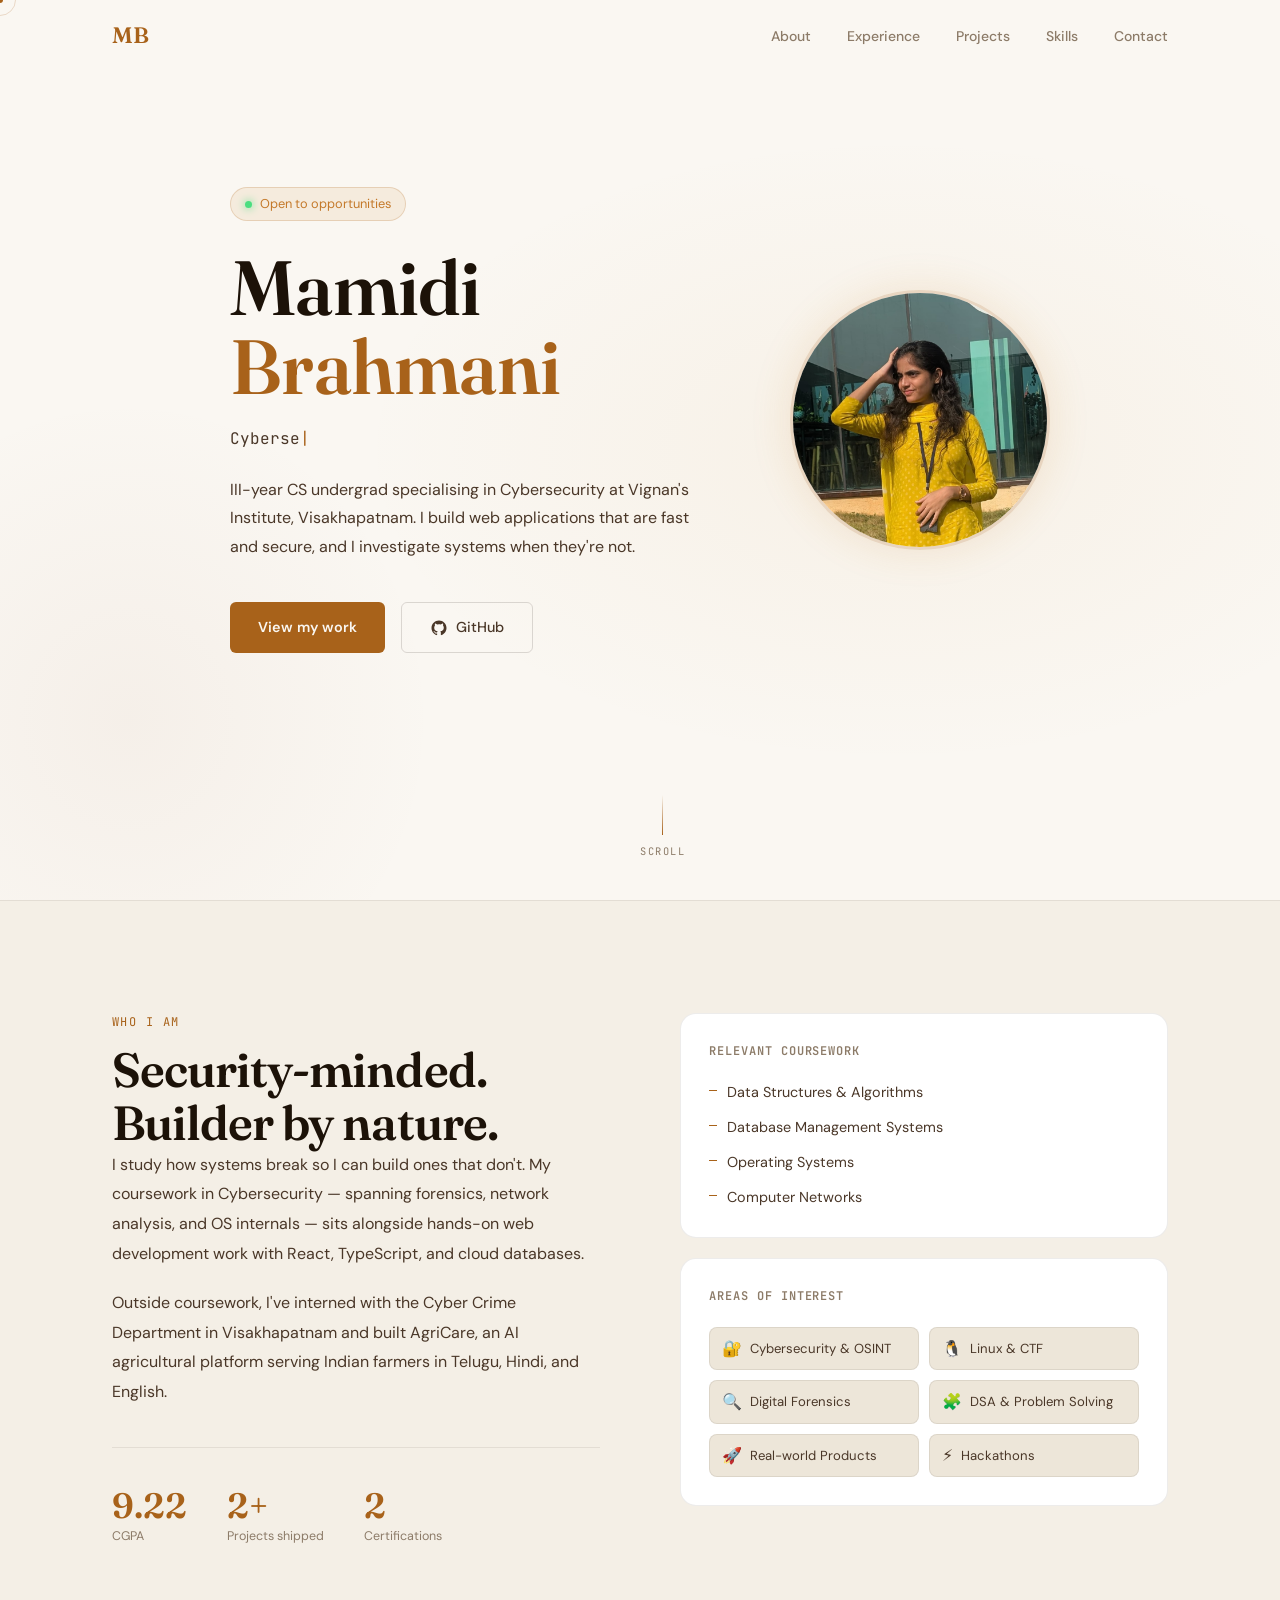
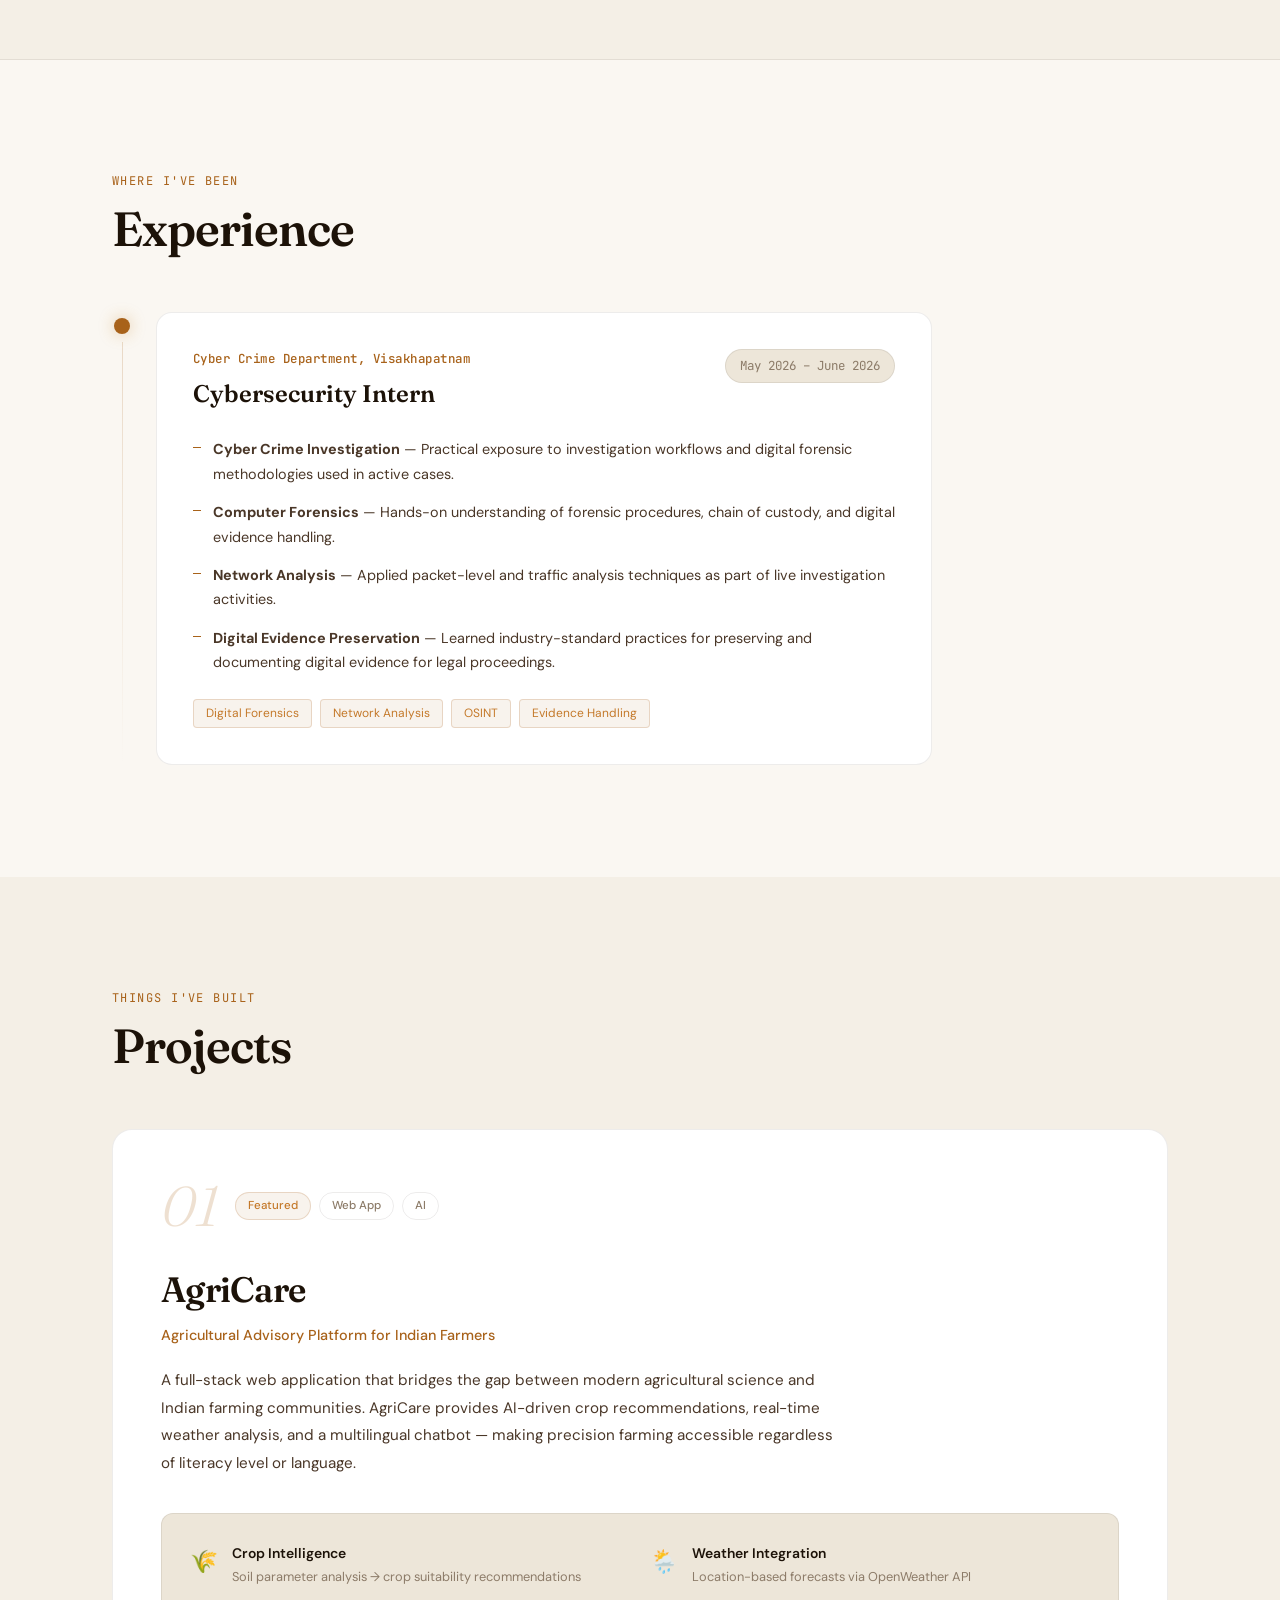
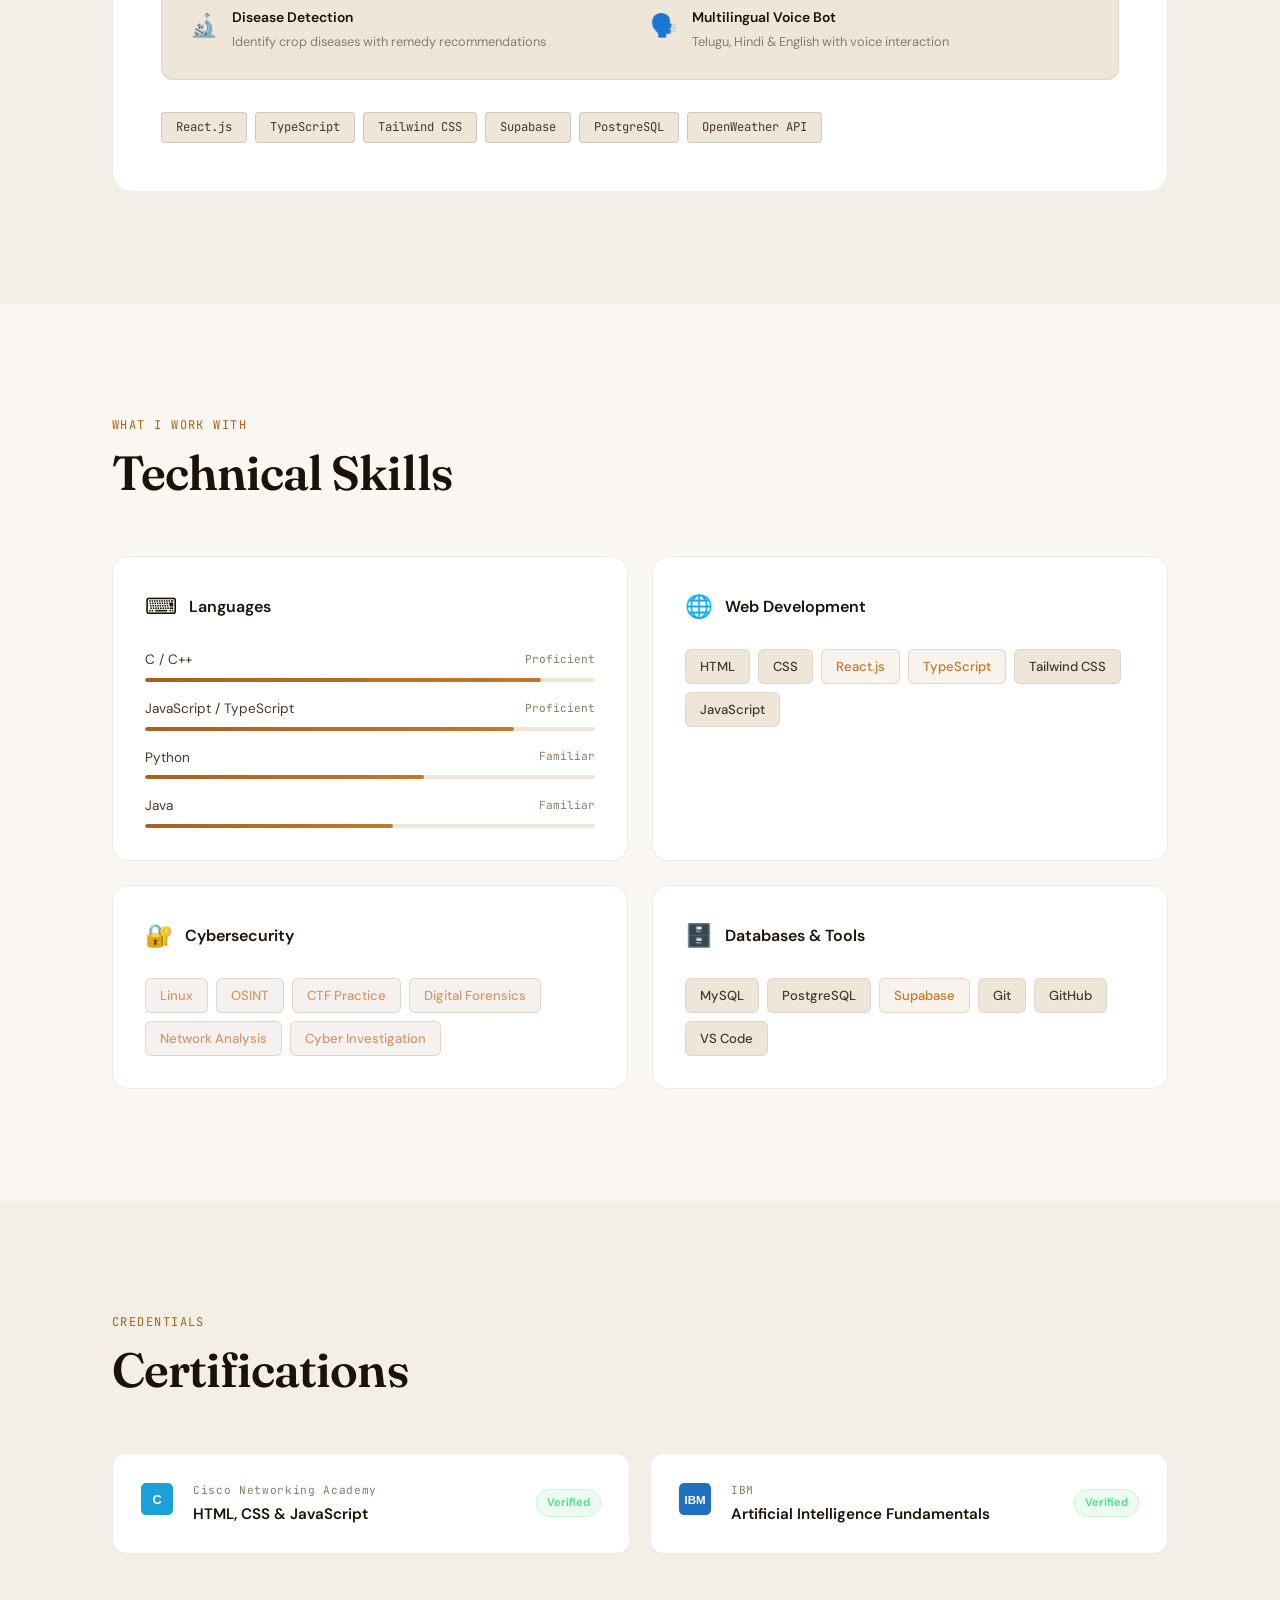
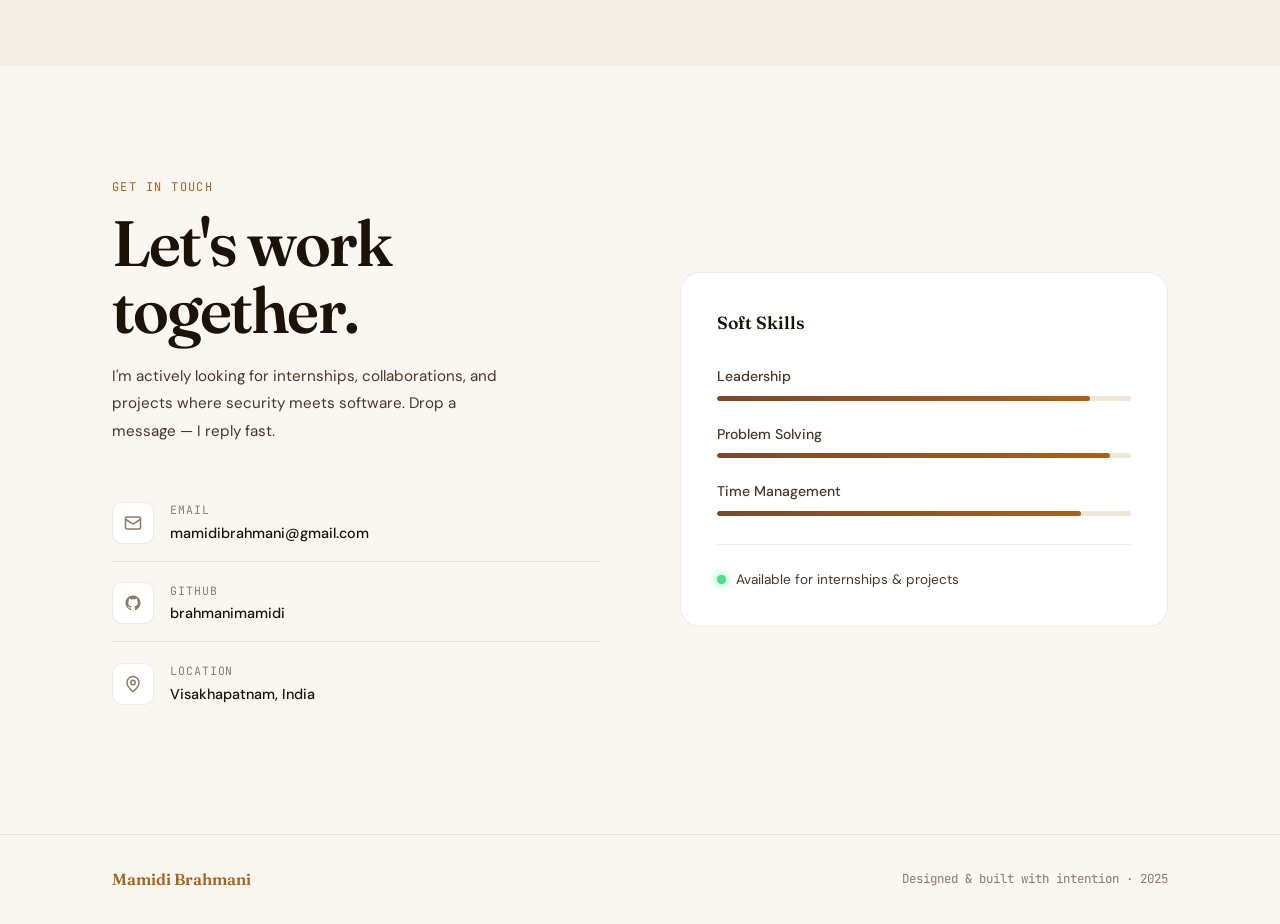
==== commit ff0ef744: "Update portfolio" ====
--- a/index.html
+++ b/index.html
@@ -434,18 +434,6 @@
                 <div class="clink-value">mamidibrahmani@gmail.com</div>
               </div>
             </a>
-            <a href="tel:+919533339369" class="clink">
-              <div class="clink-icon">
-                <svg width="18" height="18" viewBox="0 0 24 24" fill="none" stroke="currentColor" stroke-width="2">
-                  <path
-                    d="M22 16.92v3a2 2 0 0 1-2.18 2 19.79 19.79 0 0 1-8.63-3.07A19.5 19.5 0 0 1 4.69 12 19.79 19.79 0 0 1 1.61 3.41 2 2 0 0 1 3.6 1.22h3a2 2 0 0 1 2 1.72c.127.96.361 1.903.7 2.81a2 2 0 0 1-.45 2.11L7.91 8.82a16 16 0 0 0 6.11 6.11l.96-.96a2 2 0 0 1 2.11-.45c.907.339 1.85.573 2.81.7A2 2 0 0 1 22 16.92z" />
-                </svg>
-              </div>
-              <div>
-                <div class="clink-label">Phone</div>
-                <div class="clink-value">+91-9533339369</div>
-              </div>
-            </a>
             <a href="https://github.com/brahmanimamidi" target="_blank" rel="noopener" class="clink">
               <div class="clink-icon">
                 <svg width="18" height="18" viewBox="0 0 24 24" fill="currentColor">
